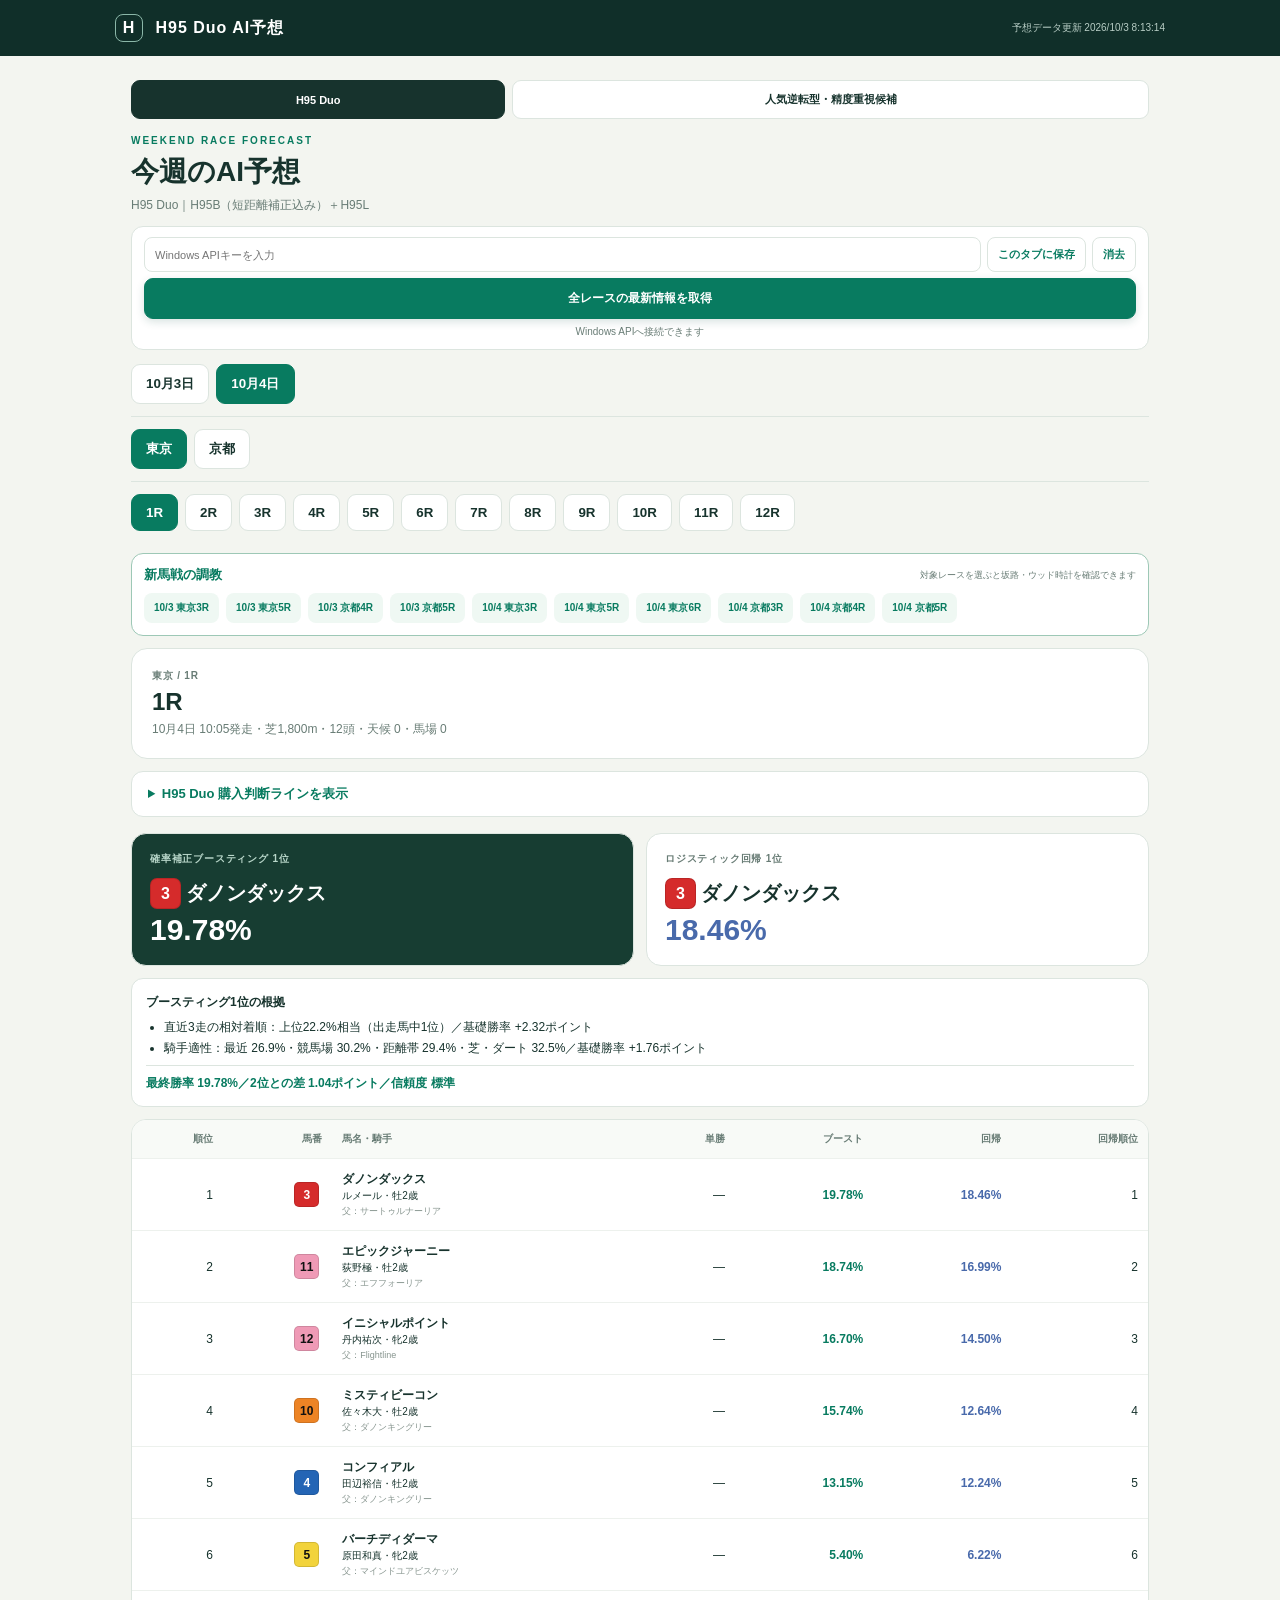
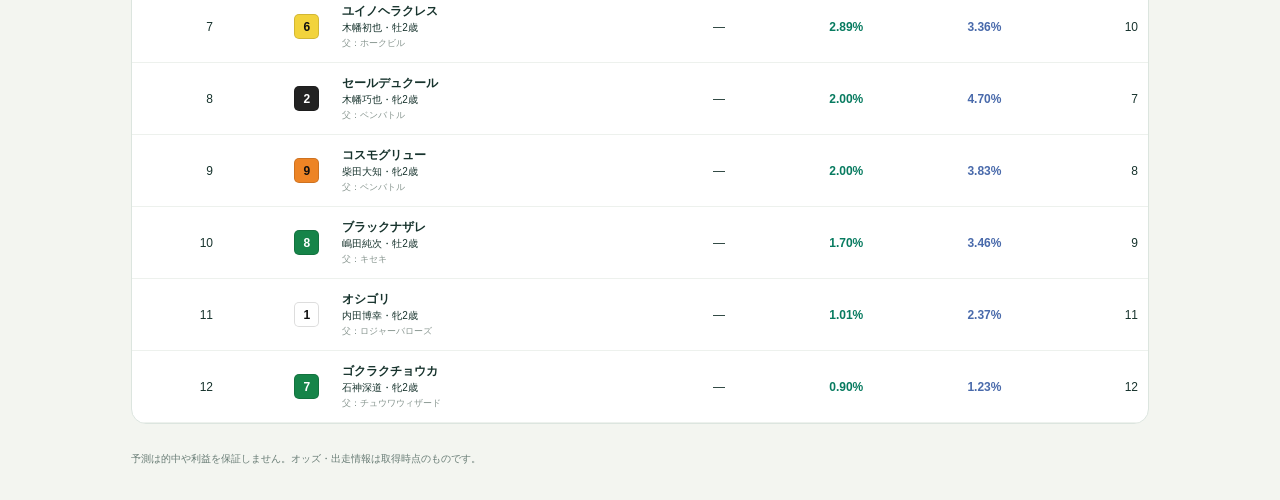
==== index.html @ 00cf224a "Add mobile longshot candidate view" ====
<!doctype html><html lang="ja"><head><meta charset="utf-8"><meta name="viewport" content="width=device-width,initial-scale=1,viewport-fit=cover"><meta name="theme-color" content="#102f29"><meta http-equiv="Cache-Control" content="no-cache, no-store, must-revalidate"><meta http-equiv="Pragma" content="no-cache"><meta http-equiv="Expires" content="0"><title>H95 Duo 競馬AI予想</title><link rel="stylesheet" href="styles.css?v=h95-duo-longshot-1"></head><body><header><div class="brand"><span>H</span> H95 Duo AI予想</div><div id="updated">更新確認中</div></header><main><nav id="model-switch" class="model-switch" aria-label="予想モデル切替"><button type="button" data-mode="h95" class="active">H95 Duo</button><button type="button" data-mode="longshot">人気逆転型・精度重視候補</button></nav><section class="hero"><p>WEEKEND RACE FORECAST</p><h1>今週のAI予想</h1><div class="model">H95 Duo｜H95B（短距離補正込み）＋H95L</div></section><section class="refresh-panel" aria-label="最新情報の取得"><div class="api-key-row"><input id="api-key" type="password" autocomplete="off" placeholder="Windows APIキーを入力" aria-label="Windows APIキー"><button id="save-api-key" type="button">このタブに保存</button><button id="clear-api-key" type="button">消去</button></div><button id="latest-button" class="refresh-button" type="button">全レースの最新情報を取得</button><small id="latest-status" role="status">Windows APIへの接続待ち</small></section><section id="latest-results" class="latest-results" aria-live="polite" hidden></section><nav id="dates" aria-label="開催日"></nav><nav id="courses" aria-label="競馬場"></nav><nav id="races" aria-label="レース"></nav><section id="training-shortcuts" class="training-shortcuts" hidden></section><section id="content" aria-live="polite"><p class="loading">予想データを読み込んでいます…</p></section><footer>予測は的中や利益を保証しません。オッズ・出走情報は取得時点のものです。</footer></main><script src="api-config.js?v=cc0444c"></script><script src="app.js?v=h95-duo-longshot-1"></script></body></html>
---- styles.css ----
:root{--ink:#17332d;--green:#087b60;--paper:#f3f5f0;--line:#dce5df;--muted:#687c75;--blue:#496aab}
*{box-sizing:border-box}
body{margin:0;background:var(--paper);color:var(--ink);font-family:"Segoe UI","Yu Gothic UI",Meiryo,sans-serif}
header{position:sticky;top:0;z-index:5;background:#102f29;color:white;padding:14px max(16px,calc((100vw - 1050px)/2));display:flex;justify-content:space-between;align-items:center}
.refresh-panel{display:grid;grid-template-columns:minmax(0,1fr);gap:6px;margin:12px 0 2px;padding:10px 12px;background:#fff;border:1px solid var(--line);border-radius:12px}.refresh-button{display:block;width:100%;border:1px solid var(--green);border-radius:9px;background:var(--green);color:white;padding:11px 12px;font-size:12px;font-weight:800;white-space:nowrap;box-shadow:0 3px 8px rgba(18,83,68,.16)}.refresh-button:active{transform:translateY(1px)}.refresh-panel small{font-size:10px;color:var(--muted);text-align:center}
.refresh-button:disabled{opacity:.68;cursor:wait}
.api-key-row{display:grid;grid-template-columns:minmax(0,1fr) auto auto;gap:6px}.api-key-row input,.api-key-row button{min-width:0;border:1px solid var(--line);border-radius:8px;background:#fff;color:var(--ink);padding:9px 10px;font-size:11px}.api-key-row button{font-weight:700;color:var(--green);white-space:nowrap}
.latest-results{margin:12px 0 4px}.latest-results-head{display:flex;justify-content:space-between;gap:12px;align-items:flex-end;margin-bottom:10px}.latest-results-head small{color:var(--green);font-size:9px;font-weight:800;letter-spacing:1.5px}.latest-results-head h2{font-size:20px;margin:3px 0}.latest-results-head time{text-align:right;color:var(--muted);font-size:9px}.latest-results-head time b{color:var(--ink);font-size:10px}.latest-course{background:#fff;border:1px solid var(--line);border-radius:14px;padding:13px;margin-bottom:10px}.latest-course h3{font-size:18px;margin:0 0 9px}.latest-course-status{display:grid;grid-template-columns:repeat(3,1fr);gap:5px;margin-bottom:10px}.latest-course-status span{background:#f3f7f4;border-radius:8px;padding:8px 5px;text-align:center;color:var(--muted);font-size:9px}.latest-course-status b{display:block;color:var(--ink);font-size:13px;margin-top:2px}.latest-race{border-top:1px solid var(--line)}.latest-race summary{display:flex;justify-content:space-between;gap:8px;align-items:center;padding:11px 2px;cursor:pointer;font-size:12px;font-weight:800}.latest-race summary small{color:var(--muted);font-size:9px;font-weight:600}.latest-odds-head,.latest-odds-row{display:grid;grid-template-columns:38px minmax(0,1fr) 55px;gap:6px;align-items:center}.latest-odds-head{color:var(--muted);font-size:9px;padding:5px 7px;background:#f8faf7}.latest-odds-head span:last-child{text-align:right}.latest-odds-row{padding:8px 7px;border-bottom:1px solid #edf1ed;font-size:11px}.latest-odds-row b{text-align:center}.latest-odds-row strong{text-align:right;color:var(--green)}.no-odds{color:var(--muted);font-size:11px;padding:10px}.latest-error{background:#fff4f1;border:1px solid #eccfc7;border-radius:12px;padding:14px}.latest-error h2{font-size:15px;color:#8a3024;margin:0 0 6px}.latest-error p{font-size:11px;line-height:1.6;margin:0;color:#704b45}
.brand{font-weight:800;letter-spacing:1px}.brand span{display:inline-grid;place-items:center;width:28px;height:28px;border:1px solid #8bb7a8;border-radius:8px;margin-right:7px}
#updated{font-size:10px;color:#b8cdc5}
main{max-width:1050px;margin:auto;padding:24px 16px;overflow-x:clip}
.model-switch{display:grid;grid-template-columns:1fr 1.7fr;gap:7px;padding:0 0 16px}.model-switch button{border:1px solid var(--line);background:#fff;color:var(--ink);border-radius:9px;padding:11px 8px;font-size:11px;font-weight:800}.model-switch button.active{background:var(--ink);border-color:var(--ink);color:#fff}.model-switch button[data-mode="longshot"].active{background:#805300;border-color:#805300}
.race-summary{touch-action:pan-y}
.hero p{font-size:10px;letter-spacing:2px;color:var(--green);font-weight:800;margin:0}.hero h1{margin:7px 0 6px;font-size:28px}.model{font-size:12px;color:var(--muted)}
nav{display:flex;gap:7px;overflow:auto;padding:12px 0;scrollbar-width:none}nav button{border:1px solid var(--line);background:white;color:var(--ink);border-radius:9px;padding:10px 14px;white-space:nowrap;font-weight:700}nav button.active{background:var(--green);border-color:var(--green);color:white}#courses{border-block:1px solid var(--line)}
.race-head{background:white;border:1px solid var(--line);border-radius:16px;padding:20px;margin:12px 0}.race-head h2{margin:5px 0}.meta{font-size:12px;color:var(--muted)}.notice{background:#fff4df;border:1px solid #ead8af;color:#72521d;border-radius:10px;padding:11px 13px;font-size:12px;margin-top:12px}
.picks{display:grid;grid-template-columns:minmax(0,1fr) minmax(0,1fr);gap:12px}.pick{min-width:0;background:white;border:1px solid var(--line);border-radius:15px;padding:18px}.pick.primary{background:#173d32;color:white}.label{font-size:10px;font-weight:800;letter-spacing:.8px;color:var(--muted)}.primary .label{color:#b9d7ca}.horse{display:flex;align-items:center;min-width:0;font-size:20px;font-weight:800;margin:12px 0 4px}.horse-name{min-width:0;white-space:nowrap}.prob{font-size:30px;font-weight:700}
.horse-no{display:inline-grid;place-items:center;width:25px;min-width:25px;max-width:25px;height:25px;padding:0;border:1px solid #0002;border-radius:5px;font-size:12px;font-weight:900;line-height:1;vertical-align:middle;margin-right:3px}.horse .horse-no{width:31px;min-width:31px;max-width:31px;height:31px;padding:0;border-radius:7px;font-size:16px;margin-right:5px}.frame-1{background:#fff;color:#111}.frame-2{background:#222;color:#fff}.frame-3{background:#d52b2b;color:#fff}.frame-4{background:#2465b5;color:#fff}.frame-5{background:#f2d33c;color:#111}.frame-6{background:#168449;color:#fff}.frame-7{background:#ed8425;color:#111}.frame-8{background:#ef9ab6;color:#111}
.reason{background:white;border:1px solid var(--line);border-radius:12px;padding:14px;margin:12px 0;font-size:12px;line-height:1.5}.reason>b{display:block;margin-bottom:7px}.reason ul{margin:0;padding-left:18px}.reason li{margin:3px 0}.reason-summary{margin-top:8px;padding-top:8px;border-top:1px solid var(--line);color:var(--green);font-weight:800}
.table{background:white;border:1px solid var(--line);border-radius:15px;overflow:auto;margin-top:12px}
table{border-collapse:separate;border-spacing:0;width:100%;min-width:690px}th,td{padding:12px 10px;border-bottom:1px solid #edf1ed;text-align:right;font-size:12px}th{background:#f8faf7;color:var(--muted);font-size:10px}th:nth-child(3),td:nth-child(3){text-align:left}.green{color:var(--green);font-weight:800}.blue{color:var(--blue);font-weight:800}.pedigree{color:#87958f;font-size:9px}
.loading{padding:30px;background:white;border-radius:14px}footer{font-size:10px;color:var(--muted);padding:28px 0 10px}
.buy-guide{background:#fff;border:1px solid var(--line);border-radius:12px;margin:0 0 16px;overflow:hidden}.buy-guide summary{cursor:pointer;padding:13px 16px;color:var(--green);font-weight:800;font-size:13px}.buy-guide[open] summary{border-bottom:1px solid var(--line)}.buy-guide p{margin:12px 16px 4px;color:var(--muted);font-size:12px}.buy-guide .table{margin:10px 12px 14px;overflow:hidden}.buy-guide table{width:100%;min-width:0;table-layout:fixed}.buy-guide th,.buy-guide td{text-align:center}.buy-guide th:first-child,.buy-guide td:first-child{text-align:left}
.training-button{display:block;margin:-3px 0 14px;padding:12px 14px;border:1px solid #9dc8b6;border-radius:10px;background:#eff8f3;color:var(--green);font-size:12px;font-weight:800;text-align:center;text-decoration:none}
.training-shortcuts{margin:10px 0 4px;padding:12px;background:#fff;border:1px solid #9dc8b6;border-radius:12px}.training-shortcuts>div{display:flex;justify-content:space-between;align-items:center;gap:8px}.training-shortcuts b{font-size:13px;color:var(--green)}.training-shortcuts small{font-size:9px;color:var(--muted);text-align:right}.training-shortcuts nav{padding:9px 0 0}.training-shortcuts nav a{flex:0 0 auto;padding:8px 10px;border-radius:8px;background:#eff8f3;color:var(--green);font-size:10px;font-weight:800;text-decoration:none}
.longshot-note{font-size:11px;line-height:1.7;color:var(--muted);margin:10px 0 0}.longshot-status{background:#fff7e5;border:1px solid #ead3a5;border-radius:10px;padding:12px 14px;font-size:12px;margin-bottom:10px}.longshot-card{background:#fff;border:1px solid var(--line);border-left:5px solid #a66a00;border-radius:14px;padding:17px;margin:10px 0;display:flex;justify-content:space-between;gap:12px;align-items:center}.longshot-rank{font-size:10px;color:#946000;font-weight:900}.longshot-card h2{font-size:18px;margin:5px 0}.longshot-card p{font-size:10px;color:var(--muted);margin:0}.longshot-score{text-align:right;white-space:nowrap}.longshot-score b{font-size:26px;color:#946000}.longshot-score span{font-size:13px}.longshot-score small{display:block;color:var(--muted);font-size:9px}.longshot-empty{background:#fff;border:1px solid var(--line);border-radius:14px;padding:24px}.longshot-foot{font-size:10px;line-height:1.7;color:var(--muted)}
@media(max-width:650px){
  header{padding-top:max(12px,env(safe-area-inset-top))}#updated{max-width:120px;text-align:right}.api-key-row{grid-template-columns:minmax(0,1fr) auto}.api-key-row #clear-api-key{grid-column:2}.refresh-button{padding:12px 10px;font-size:12px}.refresh-panel small{font-size:9px}.hero h1{font-size:24px}.picks{grid-template-columns:minmax(0,1fr) minmax(0,1fr);gap:8px}.pick{padding:13px 10px}.pick .label{font-size:9px;letter-spacing:.2px}.horse{font-size:14px;margin-top:9px;letter-spacing:normal}.horse .horse-no{width:27px;min-width:27px;max-width:27px;height:27px;font-size:14px;margin-right:3px}.prob{font-size:24px}
  #content>.table table{width:485px;min-width:485px;table-layout:fixed}
  #content>.table th,#content>.table td{padding:10px 6px;white-space:nowrap}
  #content>.table th:nth-child(1),#content>.table td:nth-child(1){position:sticky;left:0;width:34px;min-width:34px;max-width:34px;text-align:center;background:#fff;z-index:2}
  #content>.table th:nth-child(2),#content>.table td:nth-child(2){position:sticky;left:34px;width:42px;min-width:42px;max-width:42px;text-align:center;background:#fff;z-index:2}
  #content>.table th:nth-child(3),#content>.table td:nth-child(3){position:sticky;left:76px;width:132px;min-width:132px;max-width:132px;background:#fff;z-index:2;white-space:normal;line-height:1.3;box-shadow:5px 0 8px -7px #17332d}
  #content>.table thead th:nth-child(-n+3){background:#f8faf7;z-index:3}
  #content>.table th:nth-child(4),#content>.table td:nth-child(4){width:62px}
  #content>.table th:nth-child(5),#content>.table td:nth-child(5){width:80px}
  #content>.table th:nth-child(6),#content>.table td:nth-child(6){width:68px}
  #content>.table th:nth-child(7),#content>.table td:nth-child(7){width:75px}
}
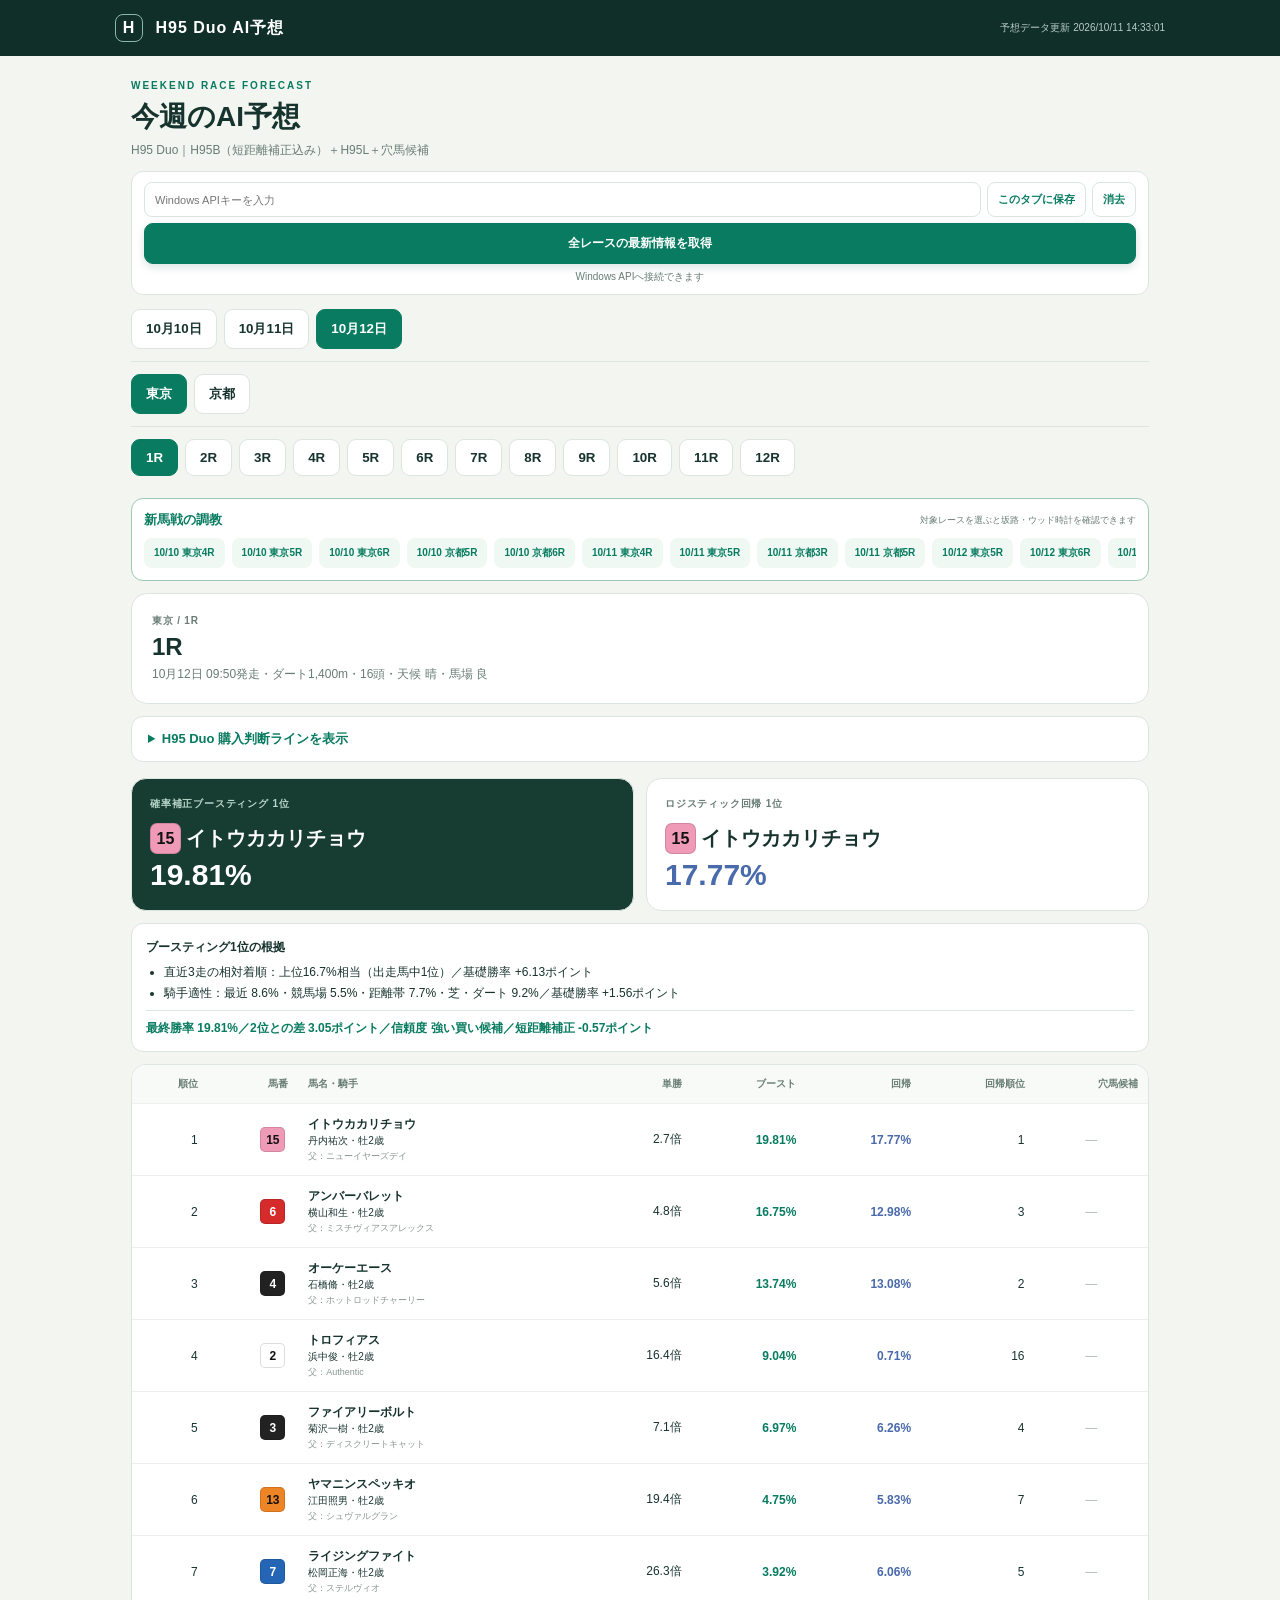
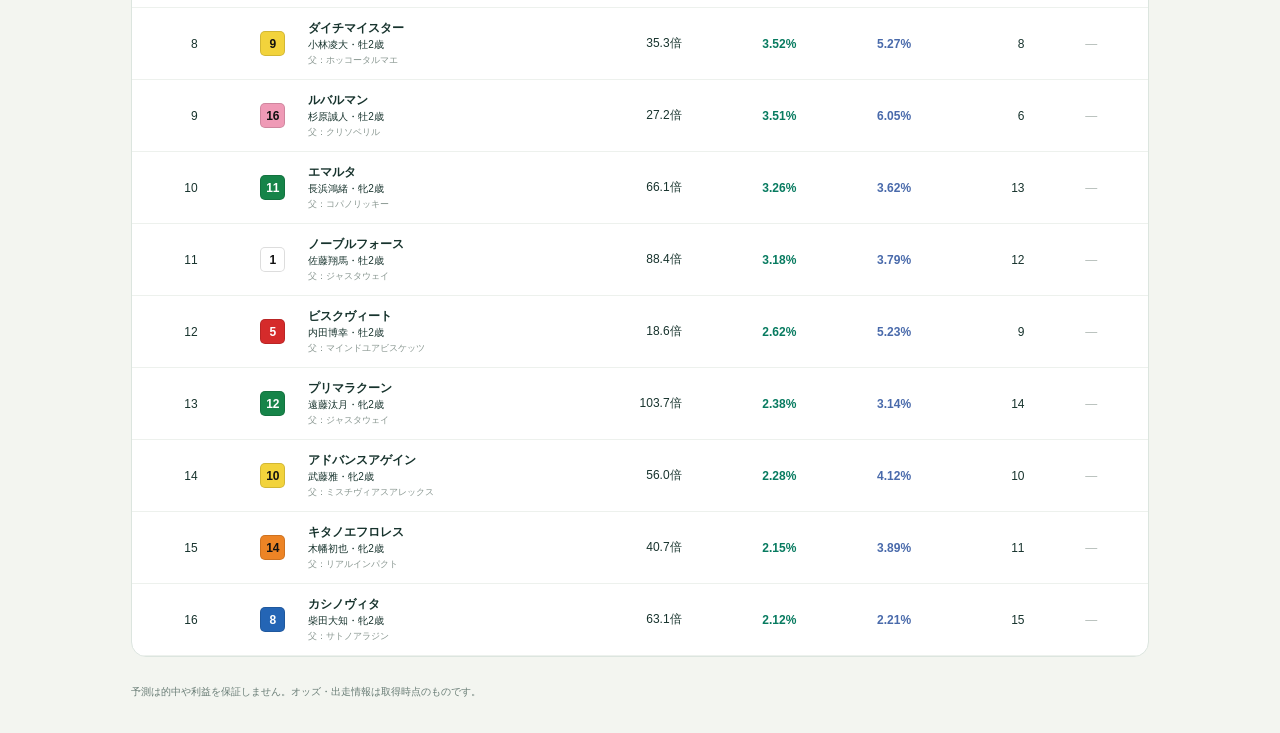
==== commit 5b0a48d8: "Integrate longshot candidates into H95 Duo table" ====
--- a/index.html
+++ b/index.html
@@ -1 +1,33 @@
-<!doctype html><html lang="ja"><head><meta charset="utf-8"><meta name="viewport" content="width=device-width,initial-scale=1,viewport-fit=cover"><meta name="theme-color" content="#102f29"><meta http-equiv="Cache-Control" content="no-cache, no-store, must-revalidate"><meta http-equiv="Pragma" content="no-cache"><meta http-equiv="Expires" content="0"><title>H95 Duo 競馬AI予想</title><link rel="stylesheet" href="styles.css?v=h95-duo-longshot-1"></head><body><header><div class="brand"><span>H</span> H95 Duo AI予想</div><div id="updated">更新確認中</div></header><main><nav id="model-switch" class="model-switch" aria-label="予想モデル切替"><button type="button" data-mode="h95" class="active">H95 Duo</button><button type="button" data-mode="longshot">人気逆転型・精度重視候補</button></nav><section class="hero"><p>WEEKEND RACE FORECAST</p><h1>今週のAI予想</h1><div class="model">H95 Duo｜H95B（短距離補正込み）＋H95L</div></section><section class="refresh-panel" aria-label="最新情報の取得"><div class="api-key-row"><input id="api-key" type="password" autocomplete="off" placeholder="Windows APIキーを入力" aria-label="Windows APIキー"><button id="save-api-key" type="button">このタブに保存</button><button id="clear-api-key" type="button">消去</button></div><button id="latest-button" class="refresh-button" type="button">全レースの最新情報を取得</button><small id="latest-status" role="status">Windows APIへの接続待ち</small></section><section id="latest-results" class="latest-results" aria-live="polite" hidden></section><nav id="dates" aria-label="開催日"></nav><nav id="courses" aria-label="競馬場"></nav><nav id="races" aria-label="レース"></nav><section id="training-shortcuts" class="training-shortcuts" hidden></section><section id="content" aria-live="polite"><p class="loading">予想データを読み込んでいます…</p></section><footer>予測は的中や利益を保証しません。オッズ・出走情報は取得時点のものです。</footer></main><script src="api-config.js?v=cc0444c"></script><script src="app.js?v=h95-duo-longshot-1"></script></body></html>
+<!doctype html>
+<html lang="ja">
+<head>
+  <meta charset="utf-8">
+  <meta name="viewport" content="width=device-width,initial-scale=1,viewport-fit=cover">
+  <meta name="theme-color" content="#102f29">
+  <meta http-equiv="Cache-Control" content="no-cache, no-store, must-revalidate">
+  <meta http-equiv="Pragma" content="no-cache">
+  <meta http-equiv="Expires" content="0">
+  <title>H95 Duo 競馬AI予想</title>
+  <link rel="stylesheet" href="styles.css?v=h95-duo-integrated-1">
+</head>
+<body>
+  <header><div class="brand"><span>H</span> H95 Duo AI予想</div><div id="updated">更新確認中</div></header>
+  <main>
+    <section class="hero"><p>WEEKEND RACE FORECAST</p><h1>今週のAI予想</h1><div class="model">H95 Duo＋穴馬候補</div></section>
+    <section class="refresh-panel" aria-label="最新情報の取得">
+      <div class="api-key-row"><input id="api-key" type="password" autocomplete="off" placeholder="Windows APIキーを入力" aria-label="Windows APIキー"><button id="save-api-key" type="button">このタブに保存</button><button id="clear-api-key" type="button">消去</button></div>
+      <button id="latest-button" class="refresh-button" type="button">全レースの最新情報を取得</button>
+      <small id="latest-status" role="status">Windows APIへの接続待ち</small>
+    </section>
+    <section id="latest-results" class="latest-results" aria-live="polite" hidden></section>
+    <nav id="dates" aria-label="開催日"></nav>
+    <nav id="courses" aria-label="競馬場"></nav>
+    <nav id="races" aria-label="レース"></nav>
+    <section id="training-shortcuts" class="training-shortcuts" hidden></section>
+    <section id="content" aria-live="polite"><p class="loading">予想データを読み込んでいます…</p></section>
+    <footer>予測は的中や利益を保証しません。オッズ・出走情報は取得時点のものです。</footer>
+  </main>
+  <script src="api-config.js?v=h95-duo-integrated-1"></script>
+  <script src="app.js?v=h95-duo-integrated-1"></script>
+</body>
+</html>
--- a/styles.css
+++ b/styles.css
@@ -10,6 +10,7 @@
 #updated{font-size:10px;color:#b8cdc5}
 main{max-width:1050px;margin:auto;padding:24px 16px;overflow-x:clip}
 .model-switch{display:grid;grid-template-columns:1fr 1.7fr;gap:7px;padding:0 0 16px}.model-switch button{border:1px solid var(--line);background:#fff;color:var(--ink);border-radius:9px;padding:11px 8px;font-size:11px;font-weight:800}.model-switch button.active{background:var(--ink);border-color:var(--ink);color:#fff}.model-switch button[data-mode="longshot"].active{background:#805300;border-color:#805300}
+#model-switch{display:none}
 .race-summary{touch-action:pan-y}
 .hero p{font-size:10px;letter-spacing:2px;color:var(--green);font-weight:800;margin:0}.hero h1{margin:7px 0 6px;font-size:28px}.model{font-size:12px;color:var(--muted)}
 nav{display:flex;gap:7px;overflow:auto;padding:12px 0;scrollbar-width:none}nav button{border:1px solid var(--line);background:white;color:var(--ink);border-radius:9px;padding:10px 14px;white-space:nowrap;font-weight:700}nav button.active{background:var(--green);border-color:var(--green);color:white}#courses{border-block:1px solid var(--line)}
@@ -24,9 +25,10 @@
 .training-button{display:block;margin:-3px 0 14px;padding:12px 14px;border:1px solid #9dc8b6;border-radius:10px;background:#eff8f3;color:var(--green);font-size:12px;font-weight:800;text-align:center;text-decoration:none}
 .training-shortcuts{margin:10px 0 4px;padding:12px;background:#fff;border:1px solid #9dc8b6;border-radius:12px}.training-shortcuts>div{display:flex;justify-content:space-between;align-items:center;gap:8px}.training-shortcuts b{font-size:13px;color:var(--green)}.training-shortcuts small{font-size:9px;color:var(--muted);text-align:right}.training-shortcuts nav{padding:9px 0 0}.training-shortcuts nav a{flex:0 0 auto;padding:8px 10px;border-radius:8px;background:#eff8f3;color:var(--green);font-size:10px;font-weight:800;text-decoration:none}
 .longshot-note{font-size:11px;line-height:1.7;color:var(--muted);margin:10px 0 0}.longshot-status{background:#fff7e5;border:1px solid #ead3a5;border-radius:10px;padding:12px 14px;font-size:12px;margin-bottom:10px}.longshot-card{background:#fff;border:1px solid var(--line);border-left:5px solid #a66a00;border-radius:14px;padding:17px;margin:10px 0;display:flex;justify-content:space-between;gap:12px;align-items:center}.longshot-rank{font-size:10px;color:#946000;font-weight:900}.longshot-card h2{font-size:18px;margin:5px 0}.longshot-card p{font-size:10px;color:var(--muted);margin:0}.longshot-score{text-align:right;white-space:nowrap}.longshot-score b{font-size:26px;color:#946000}.longshot-score span{font-size:13px}.longshot-score small{display:block;color:var(--muted);font-size:9px}.longshot-empty{background:#fff;border:1px solid var(--line);border-radius:14px;padding:24px}.longshot-foot{font-size:10px;line-height:1.7;color:var(--muted)}
+.longshot-cell{text-align:center}.longshot-badge{display:inline-flex;flex-direction:column;align-items:center;gap:2px;padding:5px 7px;border:1px solid #ddb86a;border-radius:8px;background:#fff7e5;color:#805300;white-space:nowrap}.longshot-badge b{font-size:10px}.longshot-badge small{font-size:9px}.longshot-none{color:#b2bbb7}
 @media(max-width:650px){
   header{padding-top:max(12px,env(safe-area-inset-top))}#updated{max-width:120px;text-align:right}.api-key-row{grid-template-columns:minmax(0,1fr) auto}.api-key-row #clear-api-key{grid-column:2}.refresh-button{padding:12px 10px;font-size:12px}.refresh-panel small{font-size:9px}.hero h1{font-size:24px}.picks{grid-template-columns:minmax(0,1fr) minmax(0,1fr);gap:8px}.pick{padding:13px 10px}.pick .label{font-size:9px;letter-spacing:.2px}.horse{font-size:14px;margin-top:9px;letter-spacing:normal}.horse .horse-no{width:27px;min-width:27px;max-width:27px;height:27px;font-size:14px;margin-right:3px}.prob{font-size:24px}
-  #content>.table table{width:485px;min-width:485px;table-layout:fixed}
+  #content>.table table{width:565px;min-width:565px;table-layout:fixed}
   #content>.table th,#content>.table td{padding:10px 6px;white-space:nowrap}
   #content>.table th:nth-child(1),#content>.table td:nth-child(1){position:sticky;left:0;width:34px;min-width:34px;max-width:34px;text-align:center;background:#fff;z-index:2}
   #content>.table th:nth-child(2),#content>.table td:nth-child(2){position:sticky;left:34px;width:42px;min-width:42px;max-width:42px;text-align:center;background:#fff;z-index:2}
@@ -36,4 +38,5 @@
   #content>.table th:nth-child(5),#content>.table td:nth-child(5){width:80px}
   #content>.table th:nth-child(6),#content>.table td:nth-child(6){width:68px}
   #content>.table th:nth-child(7),#content>.table td:nth-child(7){width:75px}
+  #content>.table th:nth-child(8),#content>.table td:nth-child(8){width:80px;text-align:center}
 }
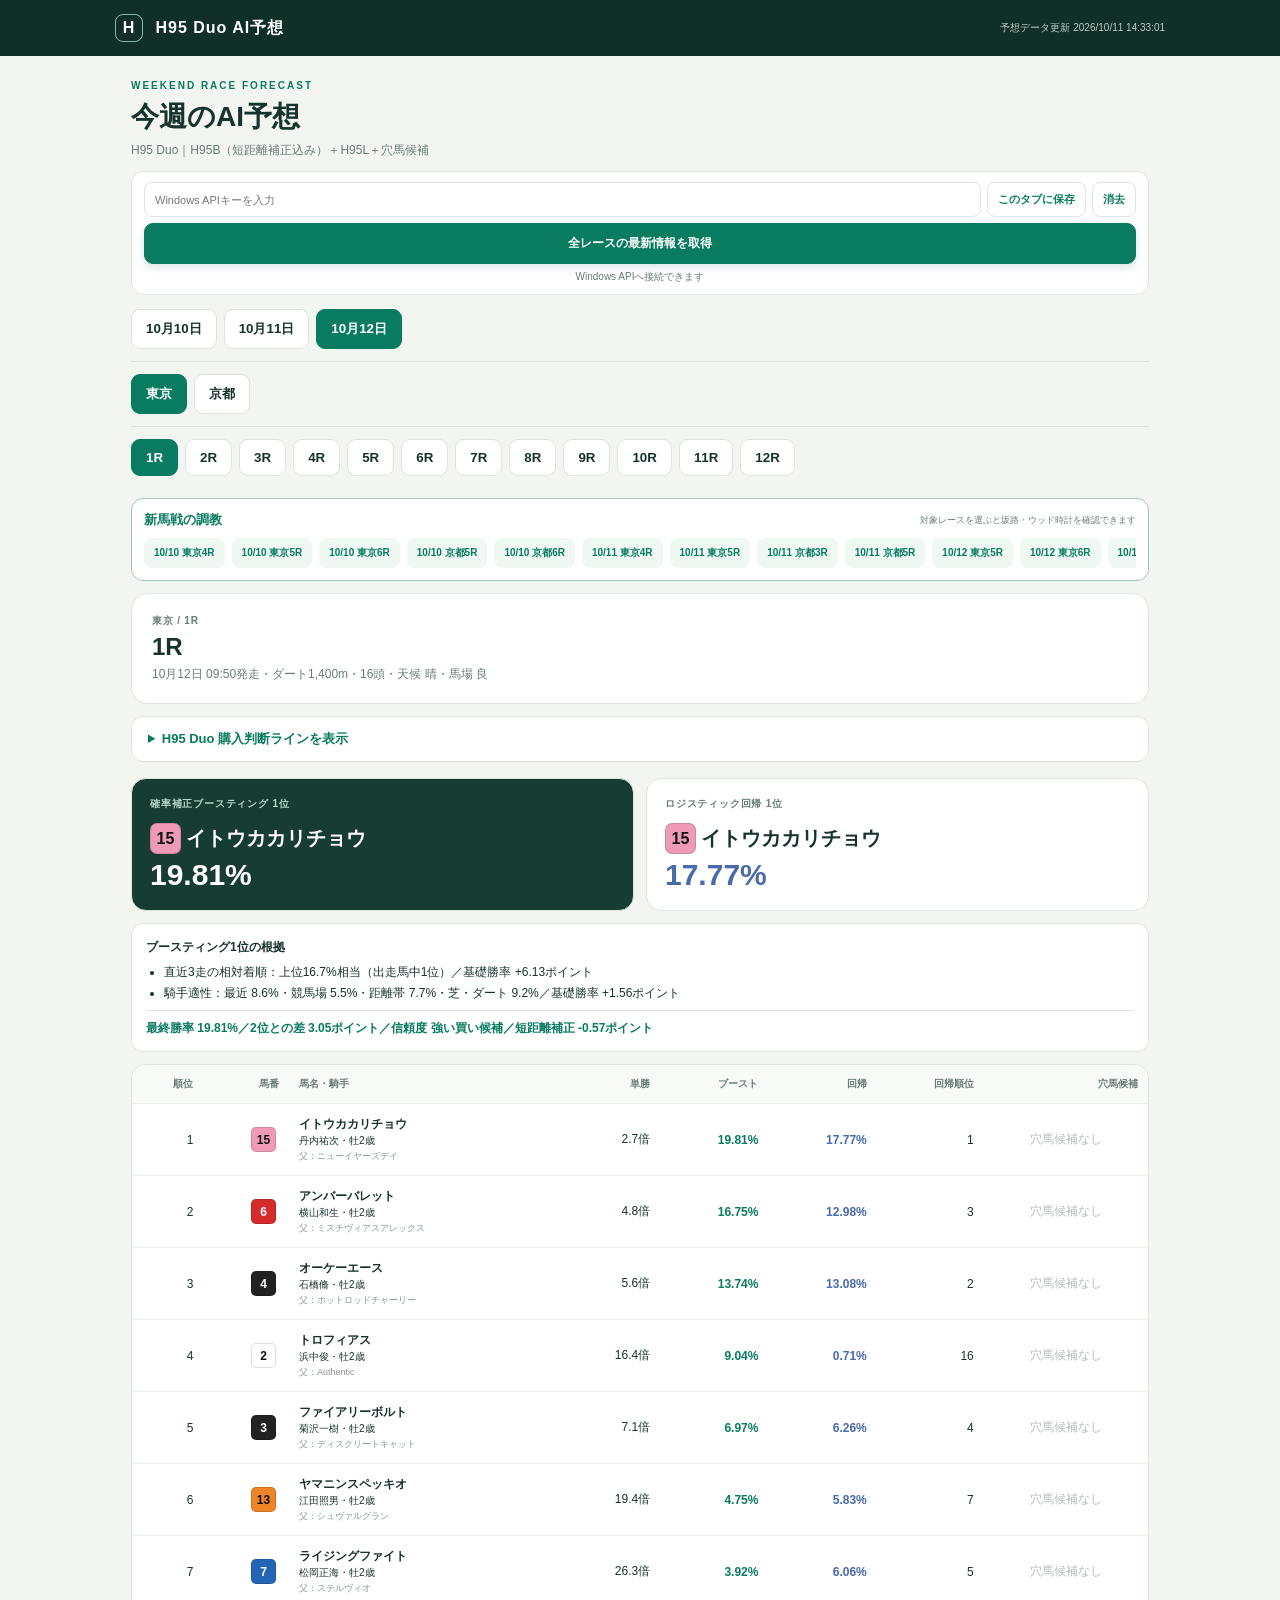
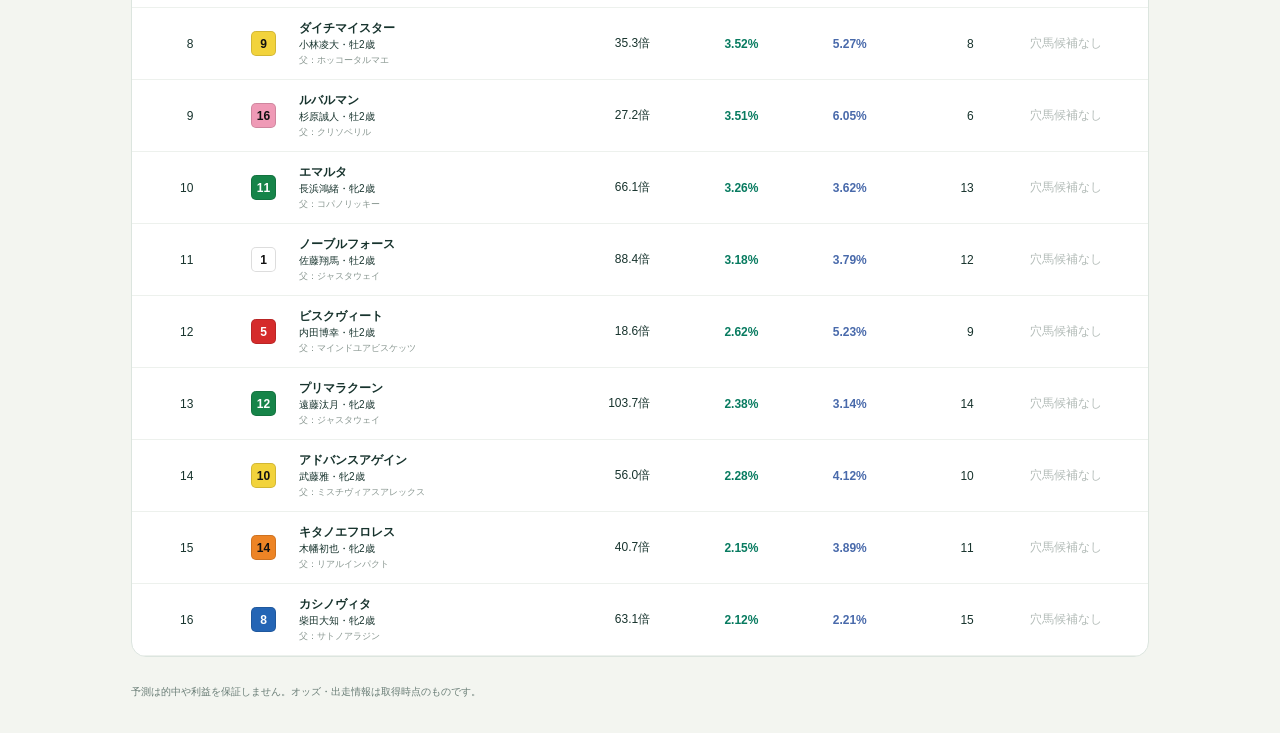
==== commit 514a1f9a: "Simplify longshot candidate status labels" ====
--- a/index.html
+++ b/index.html
@@ -8,7 +8,7 @@
   <meta http-equiv="Pragma" content="no-cache">
   <meta http-equiv="Expires" content="0">
   <title>H95 Duo 競馬AI予想</title>
-  <link rel="stylesheet" href="styles.css?v=h95-duo-integrated-1">
+  <link rel="stylesheet" href="styles.css?v=h95-duo-integrated-2">
 </head>
 <body>
   <header><div class="brand"><span>H</span> H95 Duo AI予想</div><div id="updated">更新確認中</div></header>
@@ -27,7 +27,7 @@
     <section id="content" aria-live="polite"><p class="loading">予想データを読み込んでいます…</p></section>
     <footer>予測は的中や利益を保証しません。オッズ・出走情報は取得時点のものです。</footer>
   </main>
-  <script src="api-config.js?v=h95-duo-integrated-1"></script>
-  <script src="app.js?v=h95-duo-integrated-1"></script>
+  <script src="api-config.js?v=h95-duo-integrated-2"></script>
+  <script src="app.js?v=h95-duo-integrated-2"></script>
 </body>
 </html>
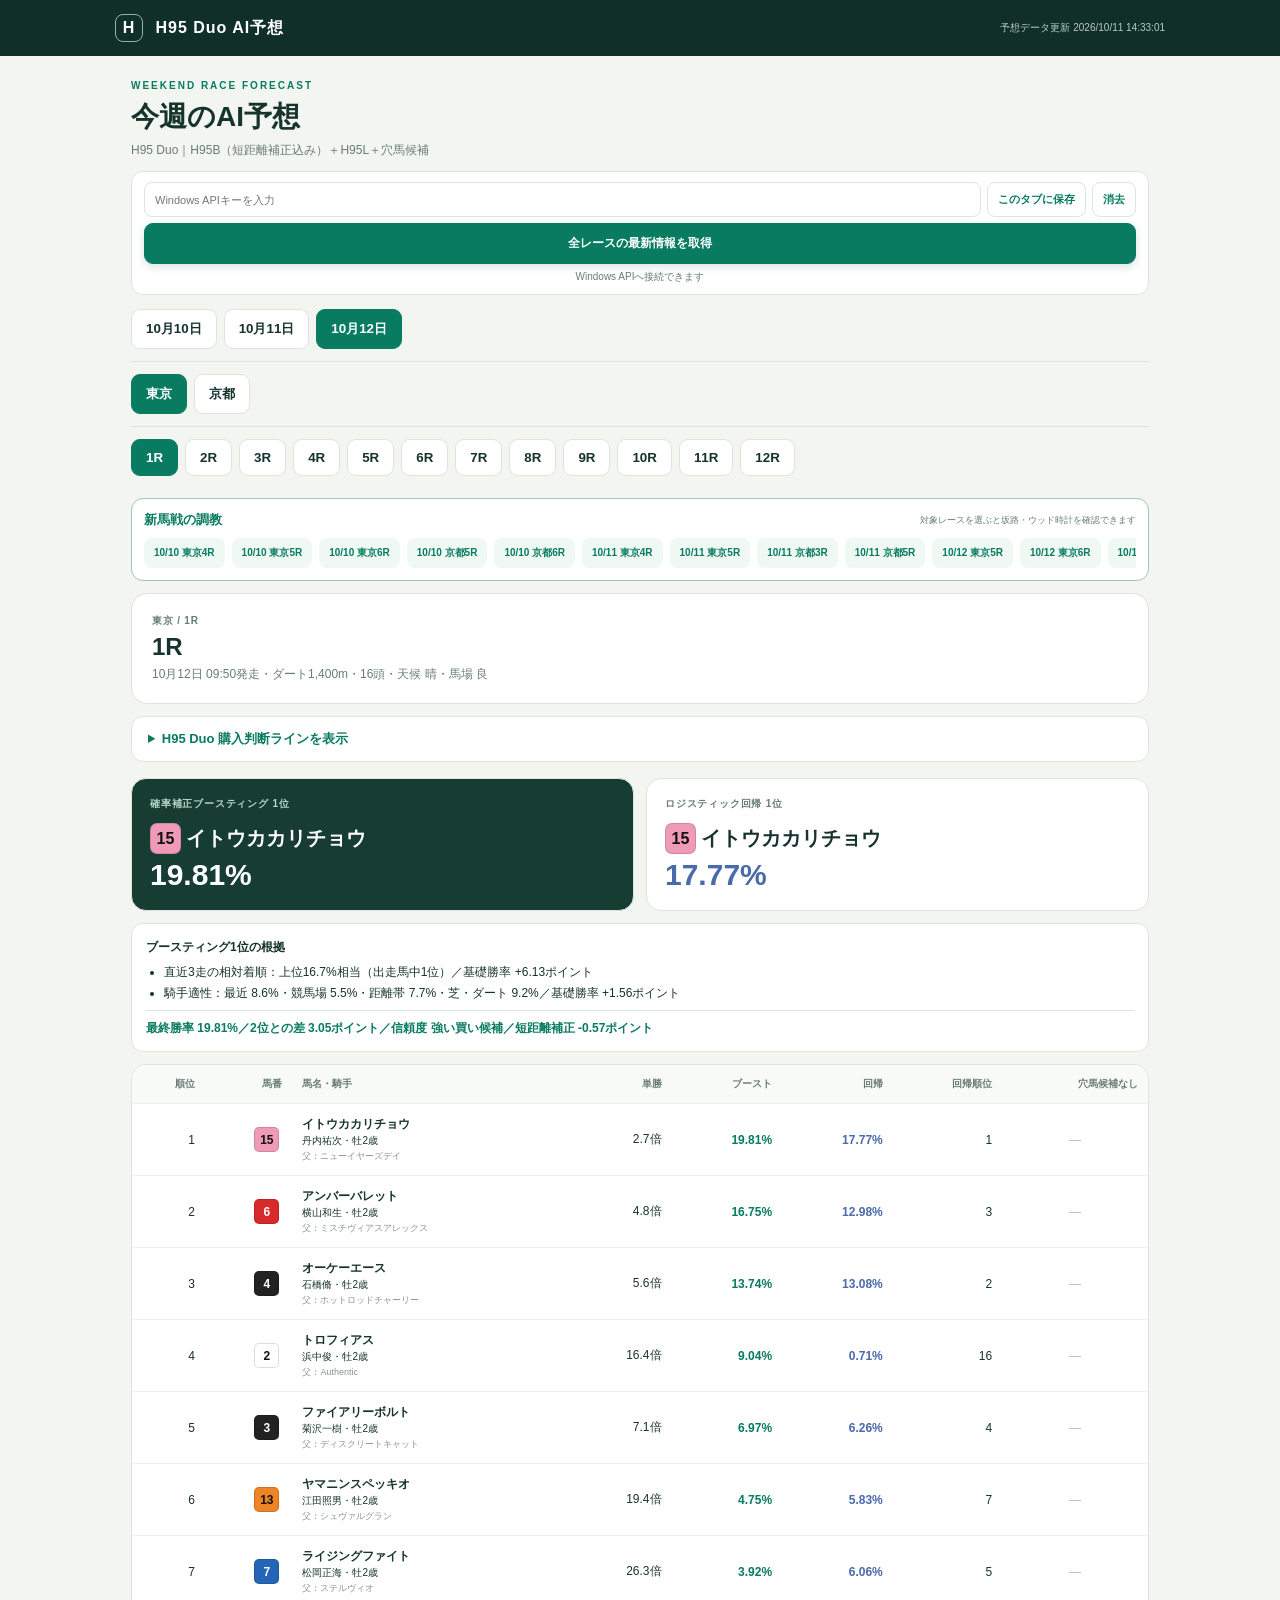
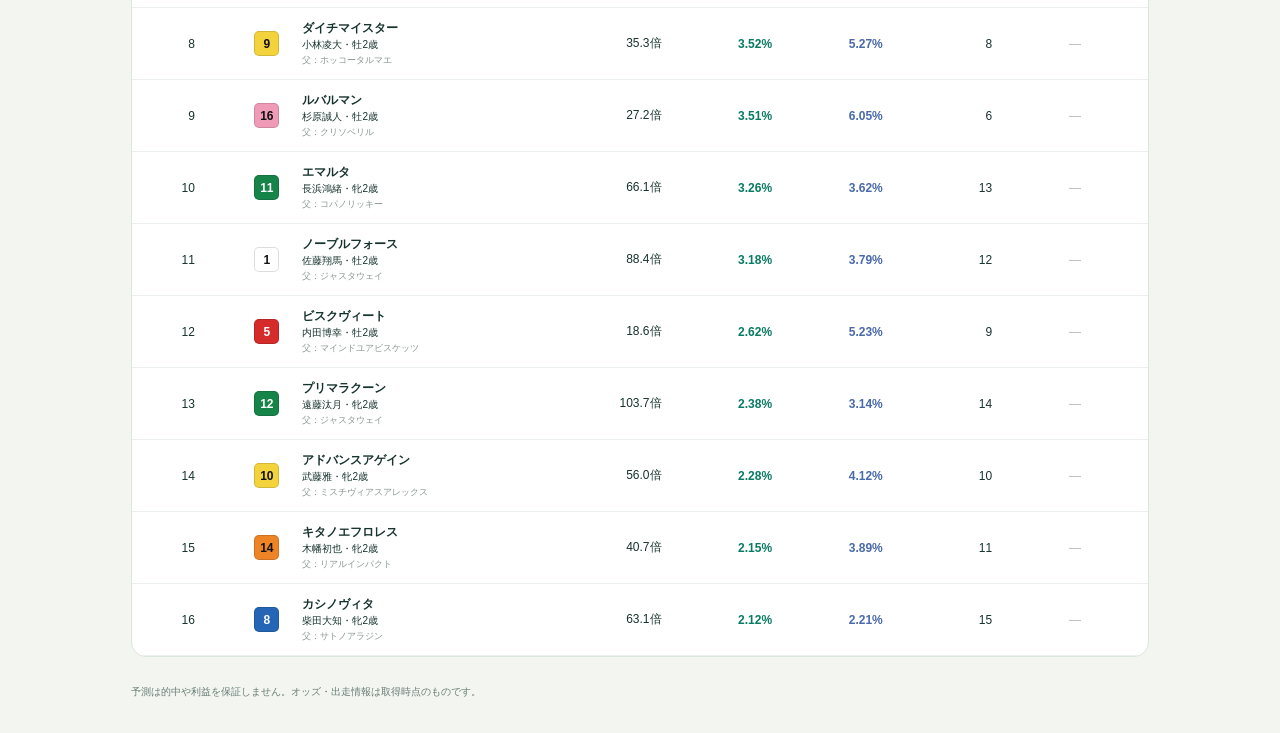
==== commit 0875ef60: "Move longshot availability to table header" ====
--- a/index.html
+++ b/index.html
@@ -8,7 +8,7 @@
   <meta http-equiv="Pragma" content="no-cache">
   <meta http-equiv="Expires" content="0">
   <title>H95 Duo 競馬AI予想</title>
-  <link rel="stylesheet" href="styles.css?v=h95-duo-integrated-2">
+  <link rel="stylesheet" href="styles.css?v=h95-duo-integrated-3">
 </head>
 <body>
   <header><div class="brand"><span>H</span> H95 Duo AI予想</div><div id="updated">更新確認中</div></header>
@@ -27,7 +27,7 @@
     <section id="content" aria-live="polite"><p class="loading">予想データを読み込んでいます…</p></section>
     <footer>予測は的中や利益を保証しません。オッズ・出走情報は取得時点のものです。</footer>
   </main>
-  <script src="api-config.js?v=h95-duo-integrated-2"></script>
-  <script src="app.js?v=h95-duo-integrated-2"></script>
+  <script src="api-config.js?v=h95-duo-integrated-3"></script>
+  <script src="app.js?v=h95-duo-integrated-3"></script>
 </body>
 </html>
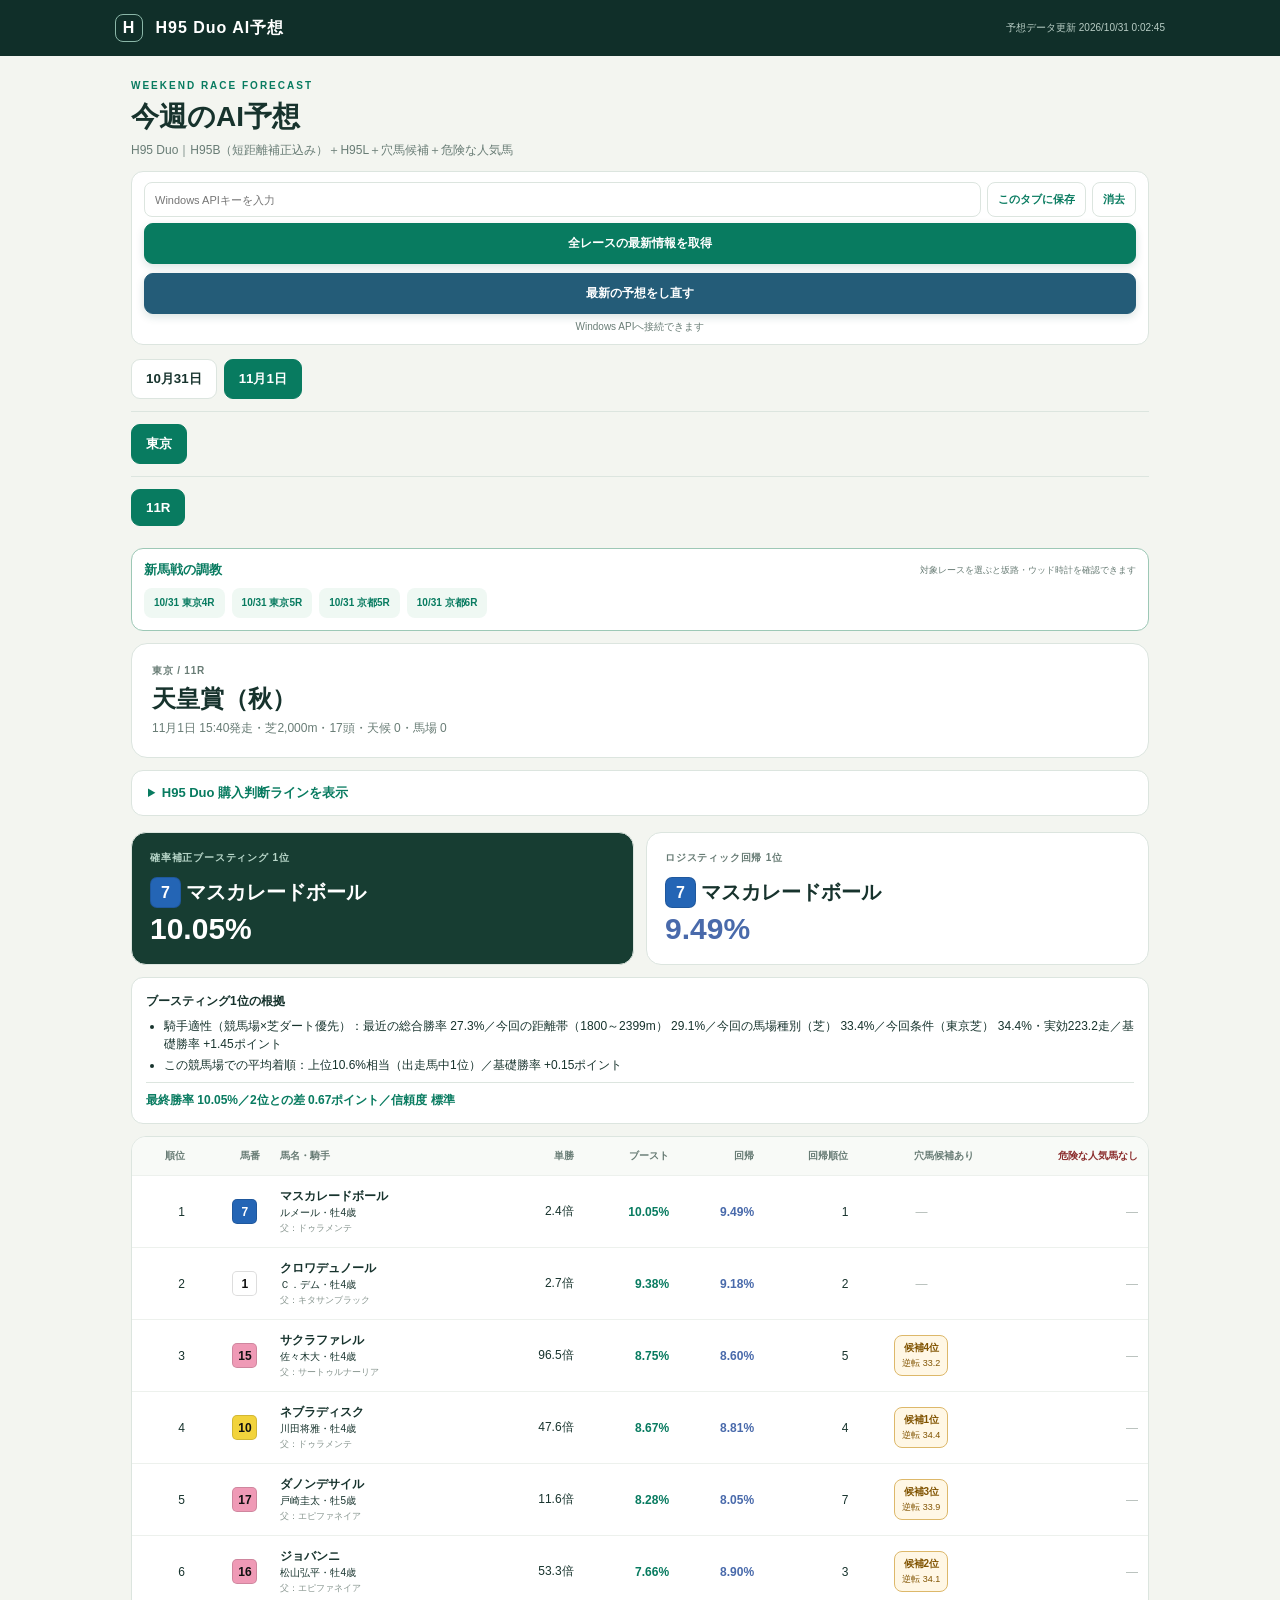
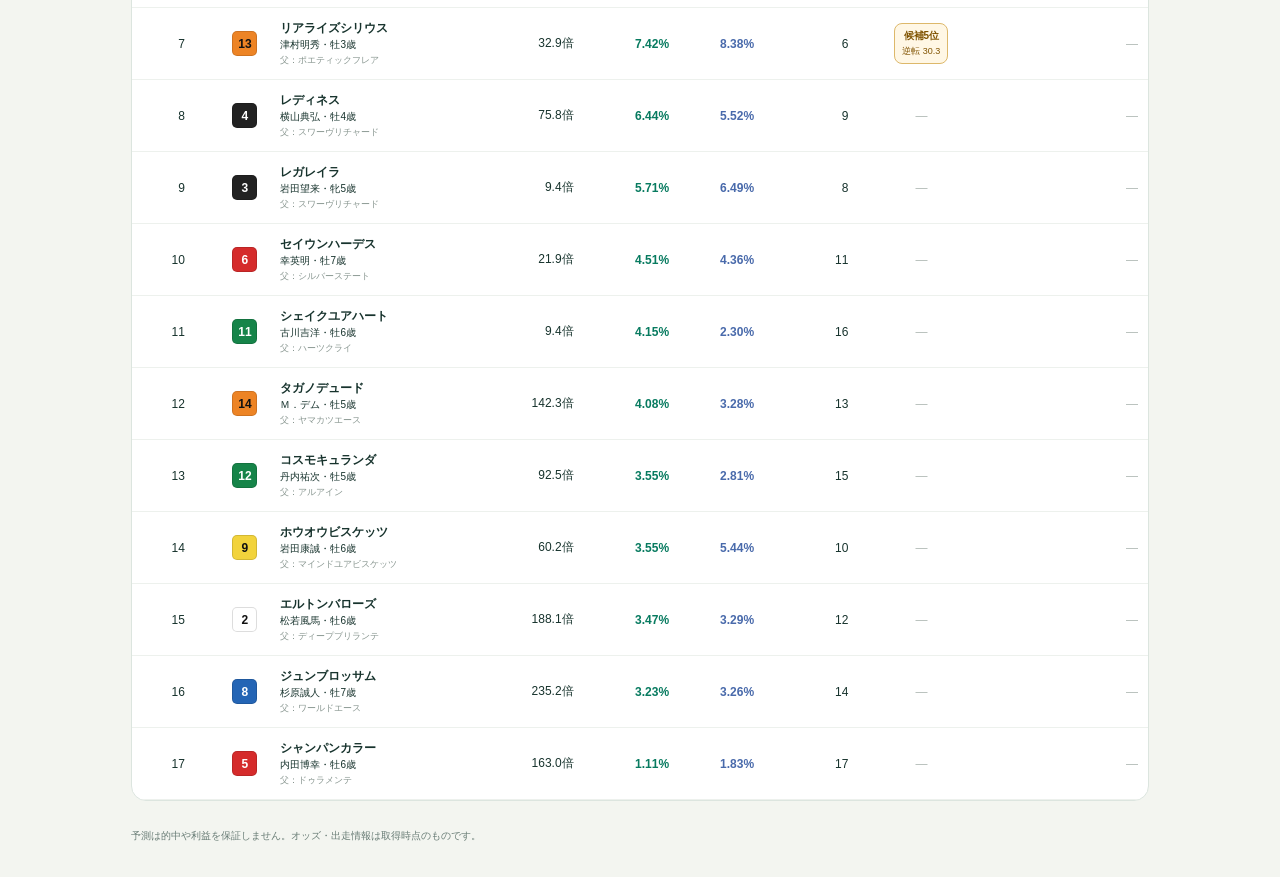
==== commit 8764a177: "Add mobile latest prediction refresh" ====
--- a/index.html
+++ b/index.html
@@ -8,7 +8,7 @@
   <meta http-equiv="Pragma" content="no-cache">
   <meta http-equiv="Expires" content="0">
   <title>H95 Duo 競馬AI予想</title>
-  <link rel="stylesheet" href="styles.css?v=h95-duo-integrated-3">
+  <link rel="stylesheet" href="styles.css?v=h95-duo-predict-1">
 </head>
 <body>
   <header><div class="brand"><span>H</span> H95 Duo AI予想</div><div id="updated">更新確認中</div></header>
@@ -17,6 +17,7 @@
     <section class="refresh-panel" aria-label="最新情報の取得">
       <div class="api-key-row"><input id="api-key" type="password" autocomplete="off" placeholder="Windows APIキーを入力" aria-label="Windows APIキー"><button id="save-api-key" type="button">このタブに保存</button><button id="clear-api-key" type="button">消去</button></div>
       <button id="latest-button" class="refresh-button" type="button">全レースの最新情報を取得</button>
+      <button id="predict-button" class="refresh-button predict-button" type="button">最新の予想をし直す</button>
       <small id="latest-status" role="status">Windows APIへの接続待ち</small>
     </section>
     <section id="latest-results" class="latest-results" aria-live="polite" hidden></section>
@@ -27,7 +28,7 @@
     <section id="content" aria-live="polite"><p class="loading">予想データを読み込んでいます…</p></section>
     <footer>予測は的中や利益を保証しません。オッズ・出走情報は取得時点のものです。</footer>
   </main>
-  <script src="api-config.js?v=h95-duo-integrated-3"></script>
-  <script src="app.js?v=h95-duo-integrated-3"></script>
+  <script src="api-config.js?v=h95-duo-predict-1"></script>
+  <script src="app.js?v=h95-duo-predict-1"></script>
 </body>
 </html>
--- a/styles.css
+++ b/styles.css
@@ -4,6 +4,7 @@
 header{position:sticky;top:0;z-index:5;background:#102f29;color:white;padding:14px max(16px,calc((100vw - 1050px)/2));display:flex;justify-content:space-between;align-items:center}
 .refresh-panel{display:grid;grid-template-columns:minmax(0,1fr);gap:6px;margin:12px 0 2px;padding:10px 12px;background:#fff;border:1px solid var(--line);border-radius:12px}.refresh-button{display:block;width:100%;border:1px solid var(--green);border-radius:9px;background:var(--green);color:white;padding:11px 12px;font-size:12px;font-weight:800;white-space:nowrap;box-shadow:0 3px 8px rgba(18,83,68,.16)}.refresh-button:active{transform:translateY(1px)}.refresh-panel small{font-size:10px;color:var(--muted);text-align:center}
 .refresh-button:disabled{opacity:.68;cursor:wait}
+.predict-button{margin-top:3px;background:#245c78;border-color:#245c78}
 .api-key-row{display:grid;grid-template-columns:minmax(0,1fr) auto auto;gap:6px}.api-key-row input,.api-key-row button{min-width:0;border:1px solid var(--line);border-radius:8px;background:#fff;color:var(--ink);padding:9px 10px;font-size:11px}.api-key-row button{font-weight:700;color:var(--green);white-space:nowrap}
 .latest-results{margin:12px 0 4px}.latest-results-head{display:flex;justify-content:space-between;gap:12px;align-items:flex-end;margin-bottom:10px}.latest-results-head small{color:var(--green);font-size:9px;font-weight:800;letter-spacing:1.5px}.latest-results-head h2{font-size:20px;margin:3px 0}.latest-results-head time{text-align:right;color:var(--muted);font-size:9px}.latest-results-head time b{color:var(--ink);font-size:10px}.latest-course{background:#fff;border:1px solid var(--line);border-radius:14px;padding:13px;margin-bottom:10px}.latest-course h3{font-size:18px;margin:0 0 9px}.latest-course-status{display:grid;grid-template-columns:repeat(3,1fr);gap:5px;margin-bottom:10px}.latest-course-status span{background:#f3f7f4;border-radius:8px;padding:8px 5px;text-align:center;color:var(--muted);font-size:9px}.latest-course-status b{display:block;color:var(--ink);font-size:13px;margin-top:2px}.latest-race{border-top:1px solid var(--line)}.latest-race summary{display:flex;justify-content:space-between;gap:8px;align-items:center;padding:11px 2px;cursor:pointer;font-size:12px;font-weight:800}.latest-race summary small{color:var(--muted);font-size:9px;font-weight:600}.latest-odds-head,.latest-odds-row{display:grid;grid-template-columns:38px minmax(0,1fr) 55px;gap:6px;align-items:center}.latest-odds-head{color:var(--muted);font-size:9px;padding:5px 7px;background:#f8faf7}.latest-odds-head span:last-child{text-align:right}.latest-odds-row{padding:8px 7px;border-bottom:1px solid #edf1ed;font-size:11px}.latest-odds-row b{text-align:center}.latest-odds-row strong{text-align:right;color:var(--green)}.no-odds{color:var(--muted);font-size:11px;padding:10px}.latest-error{background:#fff4f1;border:1px solid #eccfc7;border-radius:12px;padding:14px}.latest-error h2{font-size:15px;color:#8a3024;margin:0 0 6px}.latest-error p{font-size:11px;line-height:1.6;margin:0;color:#704b45}
 .brand{font-weight:800;letter-spacing:1px}.brand span{display:inline-grid;place-items:center;width:28px;height:28px;border:1px solid #8bb7a8;border-radius:8px;margin-right:7px}
@@ -15,6 +16,7 @@
 .hero p{font-size:10px;letter-spacing:2px;color:var(--green);font-weight:800;margin:0}.hero h1{margin:7px 0 6px;font-size:28px}.model{font-size:12px;color:var(--muted)}
 nav{display:flex;gap:7px;overflow:auto;padding:12px 0;scrollbar-width:none}nav button{border:1px solid var(--line);background:white;color:var(--ink);border-radius:9px;padding:10px 14px;white-space:nowrap;font-weight:700}nav button.active{background:var(--green);border-color:var(--green);color:white}#courses{border-block:1px solid var(--line)}
 .race-head{background:white;border:1px solid var(--line);border-radius:16px;padding:20px;margin:12px 0}.race-head h2{margin:5px 0}.meta{font-size:12px;color:var(--muted)}.notice{background:#fff4df;border:1px solid #ead8af;color:#72521d;border-radius:10px;padding:11px 13px;font-size:12px;margin-top:12px}
+.model-policy{display:inline-block;margin-top:10px;padding:5px 9px;border-radius:7px;background:#e4eee7;color:#386653;font-size:11px;font-weight:700}
 .picks{display:grid;grid-template-columns:minmax(0,1fr) minmax(0,1fr);gap:12px}.pick{min-width:0;background:white;border:1px solid var(--line);border-radius:15px;padding:18px}.pick.primary{background:#173d32;color:white}.label{font-size:10px;font-weight:800;letter-spacing:.8px;color:var(--muted)}.primary .label{color:#b9d7ca}.horse{display:flex;align-items:center;min-width:0;font-size:20px;font-weight:800;margin:12px 0 4px}.horse-name{min-width:0;white-space:nowrap}.prob{font-size:30px;font-weight:700}
 .horse-no{display:inline-grid;place-items:center;width:25px;min-width:25px;max-width:25px;height:25px;padding:0;border:1px solid #0002;border-radius:5px;font-size:12px;font-weight:900;line-height:1;vertical-align:middle;margin-right:3px}.horse .horse-no{width:31px;min-width:31px;max-width:31px;height:31px;padding:0;border-radius:7px;font-size:16px;margin-right:5px}.frame-1{background:#fff;color:#111}.frame-2{background:#222;color:#fff}.frame-3{background:#d52b2b;color:#fff}.frame-4{background:#2465b5;color:#fff}.frame-5{background:#f2d33c;color:#111}.frame-6{background:#168449;color:#fff}.frame-7{background:#ed8425;color:#111}.frame-8{background:#ef9ab6;color:#111}
 .reason{background:white;border:1px solid var(--line);border-radius:12px;padding:14px;margin:12px 0;font-size:12px;line-height:1.5}.reason>b{display:block;margin-bottom:7px}.reason ul{margin:0;padding-left:18px}.reason li{margin:3px 0}.reason-summary{margin-top:8px;padding-top:8px;border-top:1px solid var(--line);color:var(--green);font-weight:800}
@@ -40,3 +42,4 @@
   #content>.table th:nth-child(7),#content>.table td:nth-child(7){width:75px}
   #content>.table th:nth-child(8),#content>.table td:nth-child(8){width:80px;text-align:center}
 }
+.overbet-heading{color:#8b2d2d!important}.overbet-cell{min-width:104px}.overbet-badge{display:inline-flex;flex-direction:column;gap:2px;border:1px solid #e2b3b3;background:#fff0f0;color:#8b2d2d;border-radius:8px;padding:6px 8px;white-space:nowrap}.overbet-badge b{font-size:11px}.overbet-badge small{font-size:9px}
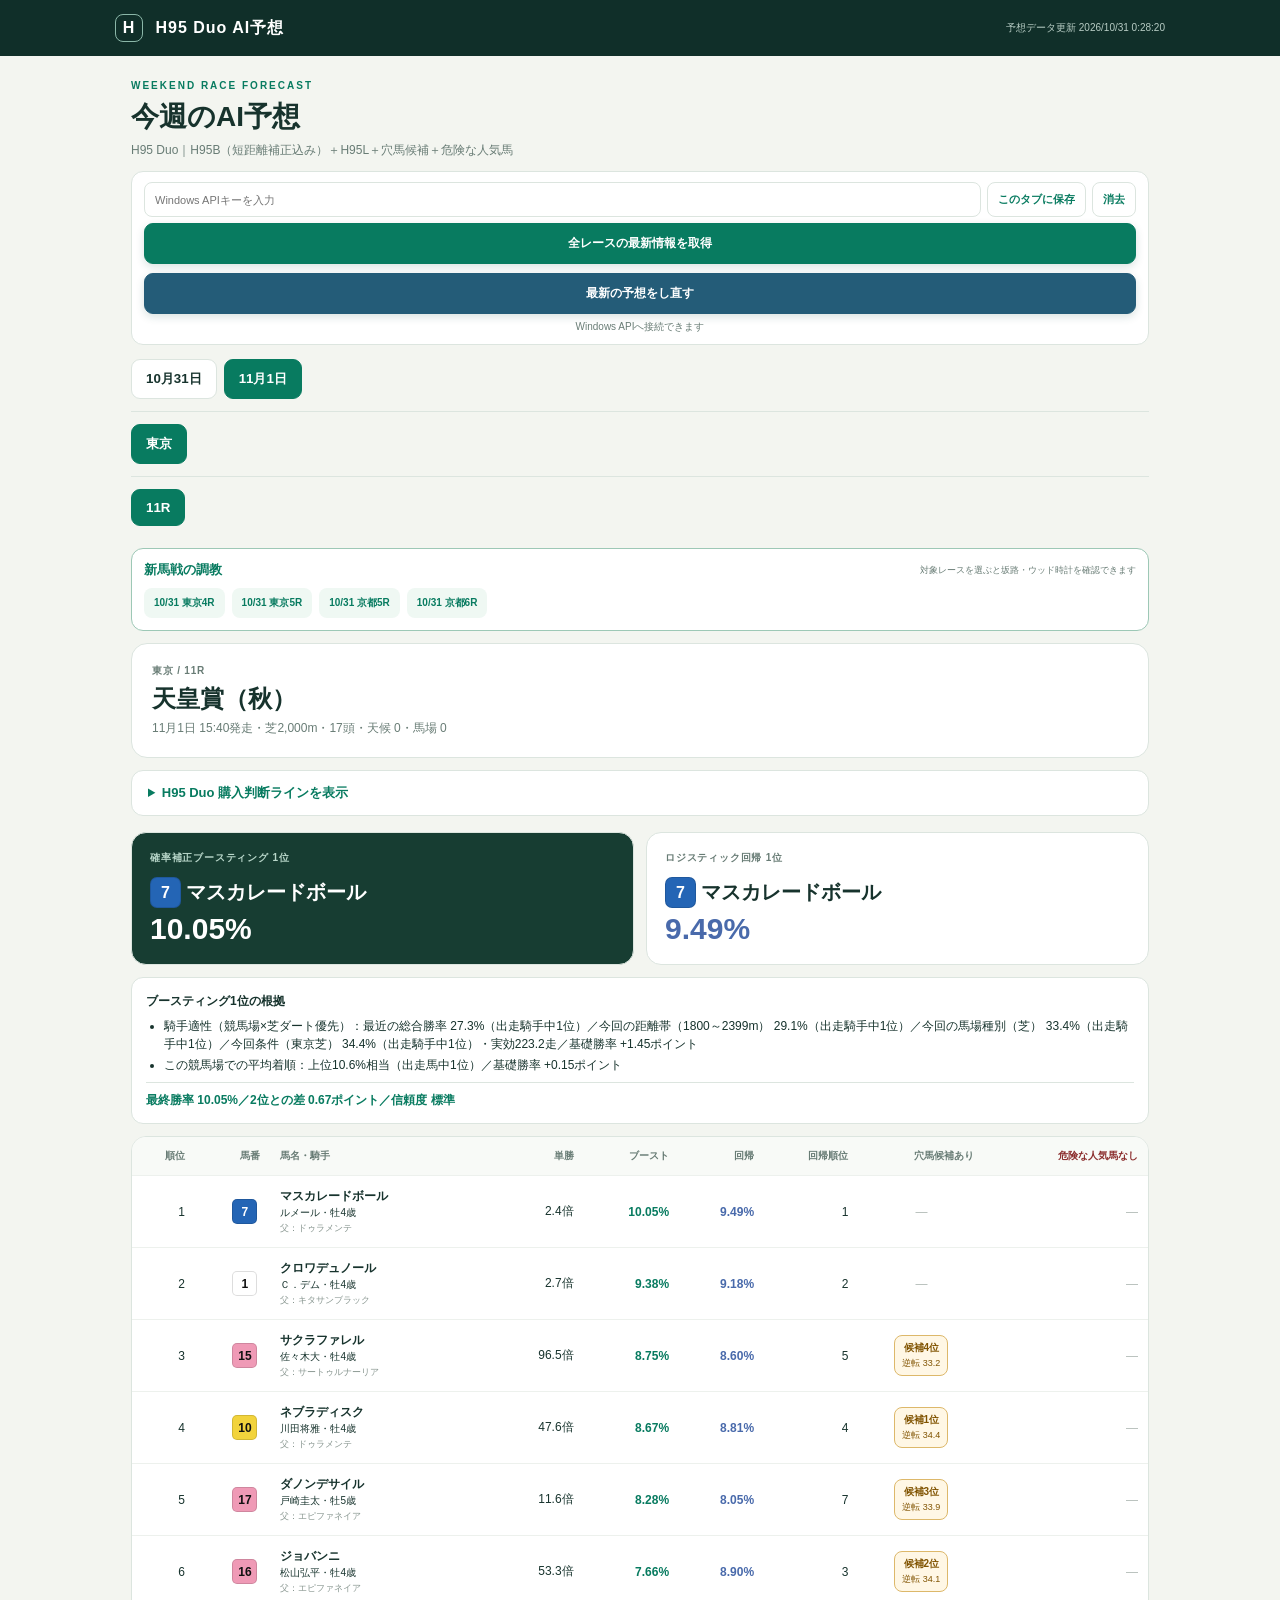
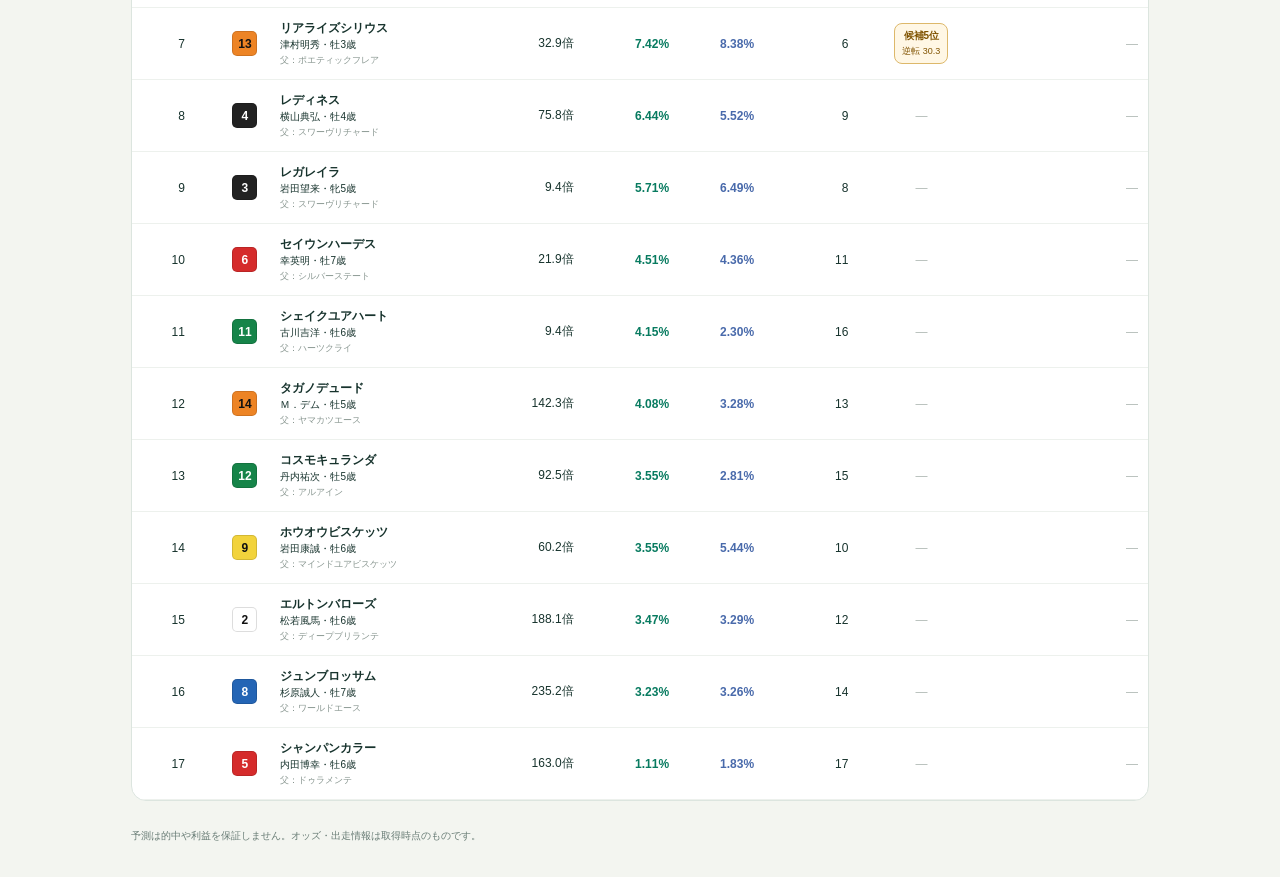
==== commit 90cbd9f1: "Invalidate stale prediction cache for jockey ranks" ====
--- a/index.html
+++ b/index.html
@@ -8,7 +8,7 @@
   <meta http-equiv="Pragma" content="no-cache">
   <meta http-equiv="Expires" content="0">
   <title>H95 Duo 競馬AI予想</title>
-  <link rel="stylesheet" href="styles.css?v=h95-duo-predict-1">
+  <link rel="stylesheet" href="styles.css?v=h95-duo-jockey-rank-2">
 </head>
 <body>
   <header><div class="brand"><span>H</span> H95 Duo AI予想</div><div id="updated">更新確認中</div></header>
@@ -28,7 +28,7 @@
     <section id="content" aria-live="polite"><p class="loading">予想データを読み込んでいます…</p></section>
     <footer>予測は的中や利益を保証しません。オッズ・出走情報は取得時点のものです。</footer>
   </main>
-  <script src="api-config.js?v=h95-duo-predict-1"></script>
-  <script src="app.js?v=h95-duo-predict-1"></script>
+  <script src="api-config.js?v=h95-duo-jockey-rank-2"></script>
+  <script src="app.js?v=h95-duo-jockey-rank-2"></script>
 </body>
 </html>
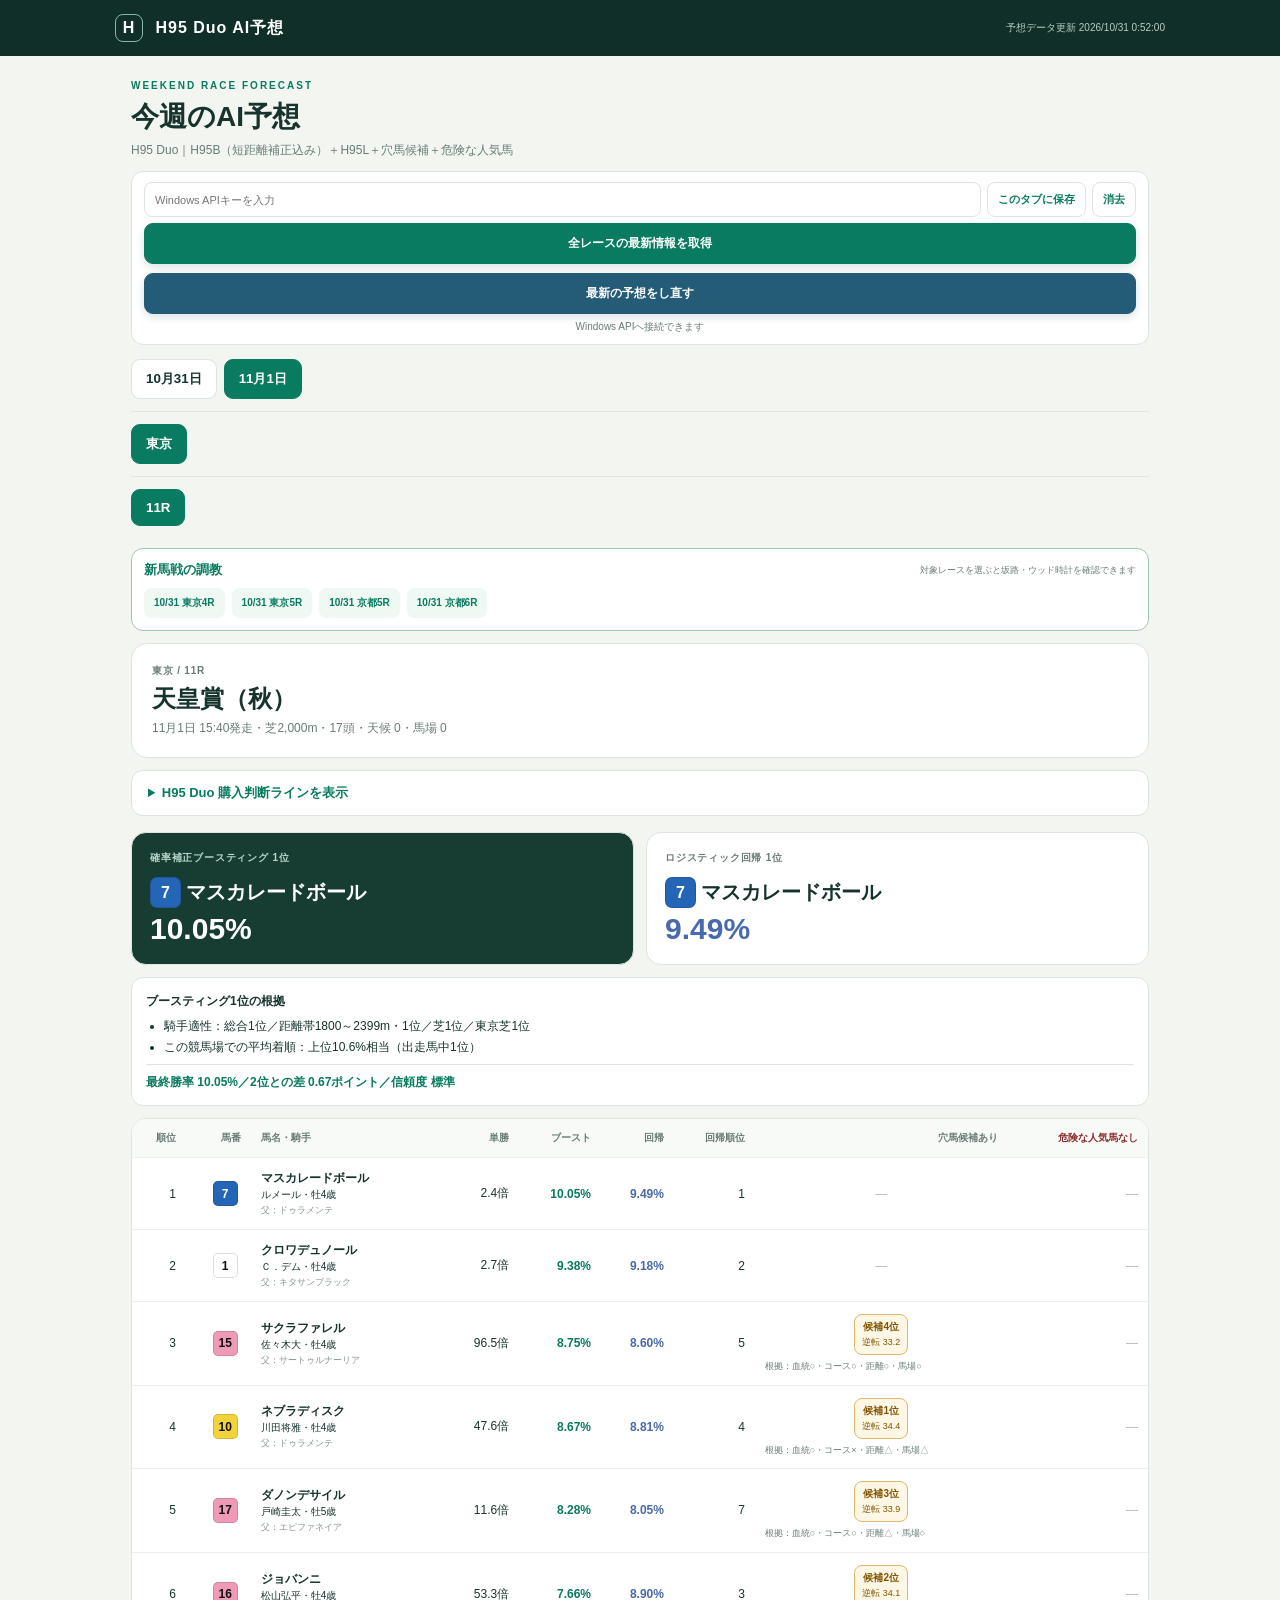
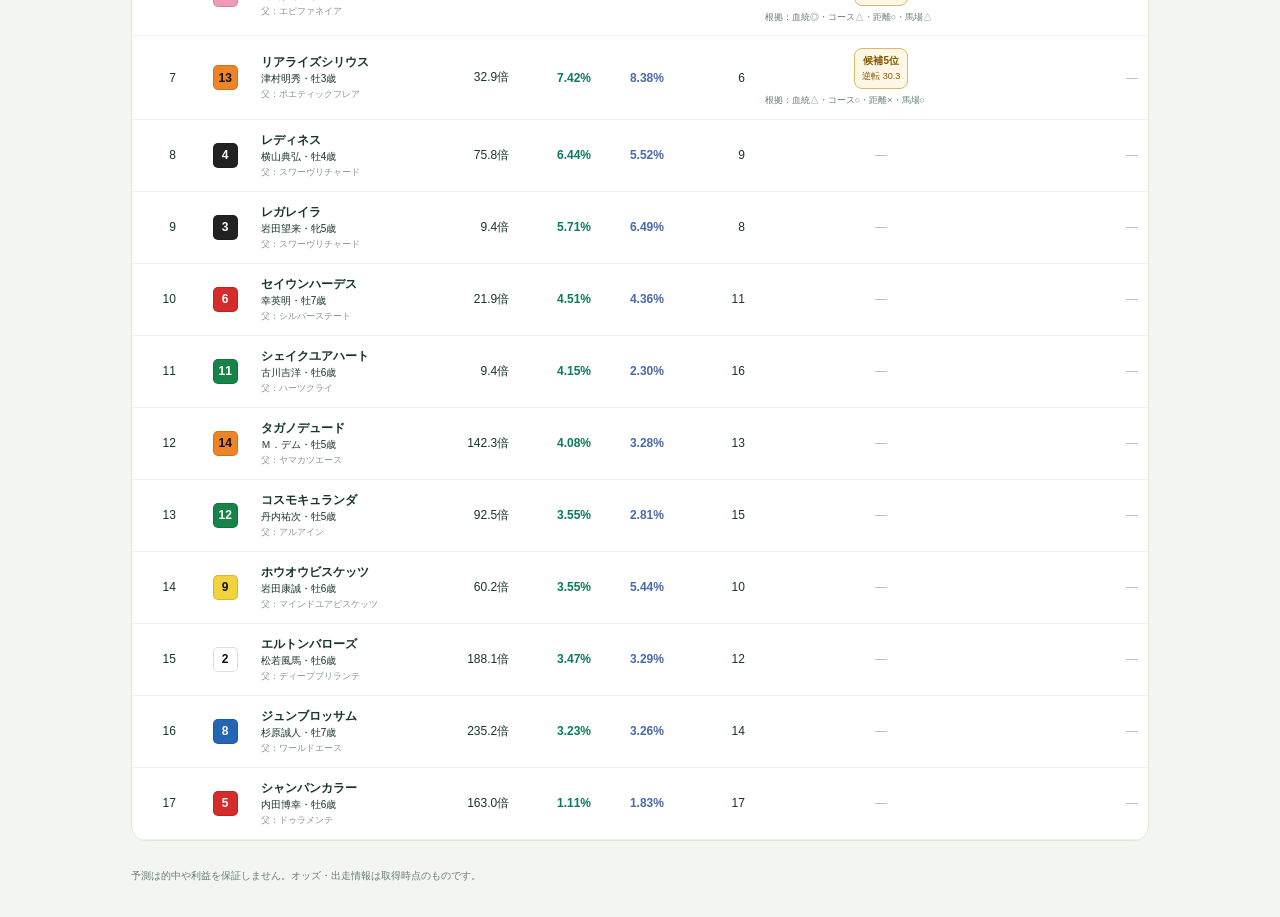
==== commit 41940c66: "Add compact model reasons and jockey distance bands" ====
--- a/index.html
+++ b/index.html
@@ -8,7 +8,7 @@
   <meta http-equiv="Pragma" content="no-cache">
   <meta http-equiv="Expires" content="0">
   <title>H95 Duo 競馬AI予想</title>
-  <link rel="stylesheet" href="styles.css?v=h95-duo-jockey-rank-2">
+  <link rel="stylesheet" href="styles.css?v=h95-duo-reasons-3">
 </head>
 <body>
   <header><div class="brand"><span>H</span> H95 Duo AI予想</div><div id="updated">更新確認中</div></header>
@@ -28,7 +28,7 @@
     <section id="content" aria-live="polite"><p class="loading">予想データを読み込んでいます…</p></section>
     <footer>予測は的中や利益を保証しません。オッズ・出走情報は取得時点のものです。</footer>
   </main>
-  <script src="api-config.js?v=h95-duo-jockey-rank-2"></script>
-  <script src="app.js?v=h95-duo-jockey-rank-2"></script>
+  <script src="api-config.js?v=h95-duo-reasons-3"></script>
+  <script src="app.js?v=h95-duo-reasons-3"></script>
 </body>
 </html>
--- a/styles.css
+++ b/styles.css
@@ -43,3 +43,4 @@
   #content>.table th:nth-child(8),#content>.table td:nth-child(8){width:80px;text-align:center}
 }
 .overbet-heading{color:#8b2d2d!important}.overbet-cell{min-width:104px}.overbet-badge{display:inline-flex;flex-direction:column;gap:2px;border:1px solid #e2b3b3;background:#fff0f0;color:#8b2d2d;border-radius:8px;padding:6px 8px;white-space:nowrap}.overbet-badge b{font-size:11px}.overbet-badge small{font-size:9px}
+.candidate-reason{display:block;min-width:125px;max-width:175px;margin-top:5px;color:var(--muted);font-size:9px;line-height:1.4;text-align:left;white-space:normal}
